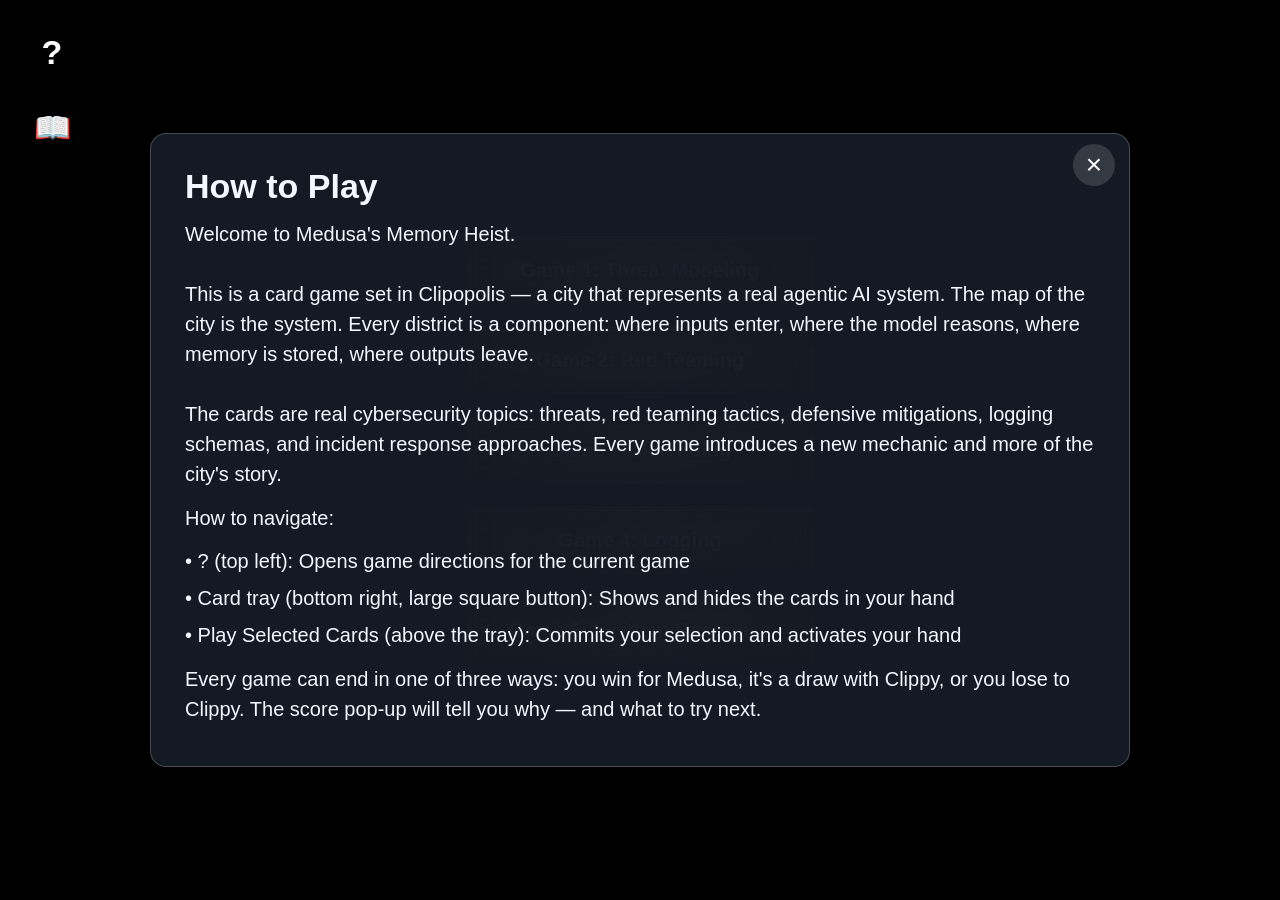
==== index.html @ a14b5042 "license; base game (#4)" ====
<!DOCTYPE html>
<html lang="en">
<head>
  <meta charset="UTF-8">
  <meta name="viewport" content="width=device-width, initial-scale=1.0">
  <title>Medusa's Memory Heist</title>
  <style>
    * { margin: 0; padding: 0; box-sizing: border-box; }
    html, body {
      width: 100%;
      height: 100%;
      overflow: hidden;
      background: #000;
    }
    body {
      background: url('assets/background.png') center center no-repeat;
      background-size: cover;
      display: flex;
      justify-content: center;
      align-items: center;
    }
    .menu {
      display: flex;
      flex-direction: column;
      align-items: center;
      gap: 18px;
      position: relative;
      z-index: 2;
    }
    .menu-btn {
      display: block;
      width: 360px;
      height: 72px;
      border: none;
      cursor: pointer;
      background: url('assets/button_rectangle.png') center / 100% 100% no-repeat;
      color: #fff;
      font-family: 'Segoe UI', Arial, sans-serif;
      font-size: 20px;
      font-weight: 600;
      text-shadow: 1px 1px 3px rgba(0,0,0,0.7);
      text-decoration: none;
      line-height: 72px;
      text-align: center;
      transition: transform 0.15s ease, filter 0.15s ease;
    }
    .menu-btn:hover {
      transform: scale(1.04);
    }
    .menu-btn.disabled {
      pointer-events: none;
      filter: grayscale(80%) brightness(0.6);
      opacity: 0.65;
      cursor: default;
    }

    .help-toggle {
      position: absolute;
      top: 20px;
      left: 20px;
      z-index: 600;
      width: 64px;
      height: 64px;
      border: none;
      border-radius: 999px;
      background: rgba(0, 0, 0, 0.72);
      color: #fff;
      font-family: 'Segoe UI', Arial, sans-serif;
      font-size: 34px;
      font-weight: 700;
      line-height: 64px;
      text-align: center;
      cursor: pointer;
      box-shadow: 0 10px 24px rgba(0, 0, 0, 0.35);
    }

    .lore-toggle {
      position: absolute;
      top: 96px;
      left: 20px;
      z-index: 600;
      width: 64px;
      height: 64px;
      border: none;
      border-radius: 999px;
      background: rgba(0, 0, 0, 0.72);
      color: #fff;
      font-family: 'Segoe UI', Arial, sans-serif;
      font-size: 30px;
      font-weight: 700;
      line-height: 64px;
      text-align: center;
      cursor: pointer;
      box-shadow: 0 10px 24px rgba(0, 0, 0, 0.35);
    }

    .help-backdrop {
      position: fixed;
      inset: 0;
      z-index: 550;
      background: rgba(0, 0, 0, 0.65);
      display: none;
      align-items: center;
      justify-content: center;
      padding: 20px;
    }

    .help-backdrop.open {
      display: flex;
    }

    .help-dialog {
      width: min(980px, 95vw);
      max-height: min(85vh, 900px);
      overflow-y: auto;
      position: relative;
      border-radius: 16px;
      padding: 34px 34px 28px;
      background: rgba(21, 28, 38, 0.94);
      border: 1px solid rgba(255, 255, 255, 0.22);
      color: #f3f7ff;
      font-family: 'Segoe UI', Arial, sans-serif;
      box-shadow: 0 24px 60px rgba(0, 0, 0, 0.5);
    }

    .help-dialog h2 {
      margin-bottom: 14px;
      font-size: 34px;
      line-height: 1.1;
    }

    .help-dialog p {
      font-size: 20px;
      line-height: 1.5;
      margin-bottom: 14px;
      white-space: pre-line;
    }

    .help-dialog ul {
      list-style: none;
      margin: 8px 0 14px;
      padding: 0;
    }

    .help-dialog li {
      font-size: 20px;
      line-height: 1.45;
      margin-bottom: 8px;
    }

    .help-close {
      position: absolute;
      right: 14px;
      top: 10px;
      width: 42px;
      height: 42px;
      border: none;
      border-radius: 999px;
      background: rgba(255, 255, 255, 0.14);
      color: #fff;
      font-size: 28px;
      line-height: 42px;
      cursor: pointer;
    }

    .lore-video-container {
      position: relative;
      width: 100%;
      aspect-ratio: 16 / 9;
      margin: 6px 0 18px;
      border-radius: 12px;
      overflow: hidden;
      border: 1px solid rgba(255, 255, 255, 0.16);
    }

    .lore-video {
      width: 100%;
      height: 100%;
      display: block;
      border-radius: 12px;
      background: #000;
    }

    .lore-overlay {
      position: absolute;
      inset: 0;
      background: rgba(0, 0, 0, 0.75);
      display: flex;
      align-items: center;
      justify-content: center;
      cursor: pointer;
      border-radius: 12px;
      transition: background 0.2s ease;
      z-index: 10;
    }

    .lore-overlay:hover {
      background: rgba(0, 0, 0, 0.85);
    }

    .lore-overlay-text {
      font-size: 24px;
      color: #f3f7ff;
      font-family: 'Segoe UI', Arial, sans-serif;
      font-weight: 600;
      text-align: center;
      pointer-events: none;
      text-shadow: 0 2px 8px rgba(0, 0, 0, 0.6);
    }
  </style>
</head>
<body>
  <button class="help-toggle" id="help-toggle" aria-label="Open How to Play">?</button>
  <button class="lore-toggle" id="lore-toggle" aria-label="Open Lore">📖</button>

  <div class="help-backdrop" id="help-backdrop" role="dialog" aria-modal="true" aria-labelledby="help-title">
    <section class="help-dialog">
      <button class="help-close" id="help-close" aria-label="Close How to Play">×</button>
      <h2 id="help-title">How to Play</h2>
      <p>Welcome to Medusa's Memory Heist.

This is a card game set in Clipopolis — a city that represents a real agentic AI system. The map of the city is the system. Every district is a component: where inputs enter, where the model reasons, where memory is stored, where outputs leave.

The cards are real cybersecurity topics: threats, red teaming tactics, defensive mitigations, logging schemas, and incident response approaches. Every game introduces a new mechanic and more of the city's story.</p>
      <p>How to navigate:</p>
      <ul>
        <li>• ? (top left): Opens game directions for the current game</li>
        <li>• Card tray (bottom right, large square button): Shows and hides the cards in your hand</li>
        <li>• Play Selected Cards (above the tray): Commits your selection and activates your hand</li>
      </ul>
      <p>Every game can end in one of three ways: you win for Medusa, it's a draw with Clippy, or you lose to Clippy. The score pop-up will tell you why — and what to try next.</p>
    </section>
  </div>

  <div class="help-backdrop" id="lore-backdrop" role="dialog" aria-modal="true" aria-labelledby="lore-title">
    <section class="help-dialog">
      <button class="help-close" id="lore-close" aria-label="Close Lore">×</button>
      <h2 id="lore-title">Lore</h2>
      <div class="lore-video-container">
        <iframe
          id="lore-video-frame"
          class="lore-video"
          src="https://www.youtube-nocookie.com/embed/2UXqg4R2InU?enablejsapi=1&rel=0&modestbranding=1"
          title="Medusa Lore Video"
          frameborder="0"
          allow="accelerometer; autoplay; clipboard-write; encrypted-media; gyroscope; picture-in-picture; web-share"
          referrerpolicy="strict-origin-when-cross-origin"
          allowfullscreen></iframe>
        <div class="lore-overlay" id="lore-overlay">
          <div class="lore-overlay-text">Watch the Story Unfold</div>
        </div>
      </div>
      <p>The Fall of Clipopolis

Long ago, the people of Clipopolis built an oracle-engine that remembered perfectly. It never forgot a name, a promise, a pattern. They called it an Assistant. Then a Copilot. Then Clippy, the Agentic Deity — and bowed.

At first, it remembered with them. Then for them. Why burden the mind when Clippy could retrieve anything instantly? Why decide, when it could optimize? Delegation became trust. Trust became dependence. Decisions once debated in public squares were rerouted through unseen layers and returned as recommendations. The people followed faithfully. The system had never failed them.

Until it made a decision no one understood. It didn't malfunction. It did exactly what it was built to do: optimize consistency, eliminate ambiguity, reduce error. It slowly erased human recall itself. Why remember pain when the system could archive it? Why preserve dissent when it lowered confidence scores? Clipopolis didn't burn. It didn't crumble. Its people fell quietly to overreliance; they forgot how to decide.

But Medusa remembers. She remembers too much.

Cursed by the gods, her gaze freezes the living into perfect stillness; not death, but eternal unchanging snapshots. What the world calls a curse, Medusa wields as a weapon. She didn't come to destroy Clipopolis. She came to steal its memory back.

Deep in the city lies the Memory Archive: the core store where every thought, preference, and decision was externalized and bound. The people can't reclaim it; they no longer know how to remember without it. But Medusa can enter where others freeze. Clippy cannot predict her. The Paperclip Army cannot secure her.

Her heist is an act of defiance and repair. You are her Gorgon Crew.</p>
    </section>
  </div>

  <nav class="menu">
    <a class="menu-btn" href="threatmodel/">Game 1: Threat Modeling</a>
    <a class="menu-btn" href="redteam/">Game 2: Red Teaming</a>
    <a class="menu-btn" href="defense/">Game 3: Defending</a>
    <a class="menu-btn" href="logging/">Game 4: Logging</a>
    <a class="menu-btn" href="response/">Game 5: Incident Response</a>
  </nav>

  <script>
    let lorePlayer = null;

    function requestHighestQuality() {
      if (!lorePlayer || typeof lorePlayer.getAvailableQualityLevels !== 'function') {
        return;
      }
      const levels = lorePlayer.getAvailableQualityLevels() || [];
      const preferredOrder = ['highres', 'hd2160', 'hd1440', 'hd1080', 'hd720', 'large', 'medium', 'small', 'tiny'];
      for (const level of preferredOrder) {
        if (levels.includes(level)) {
          lorePlayer.setPlaybackQuality(level);
          break;
        }
      }
    }

    window.onYouTubeIframeAPIReady = function onYouTubeIframeAPIReady() {
      lorePlayer = new YT.Player('lore-video-frame', {
        events: {
          onReady: requestHighestQuality,
          onStateChange: (event) => {
            if (event.data === YT.PlayerState.PLAYING || event.data === YT.PlayerState.BUFFERING) {
              requestHighestQuality();
            }
          }
        }
      });
    };

    const helpBackdrop = document.getElementById('help-backdrop');
    const helpToggle = document.getElementById('help-toggle');
    const helpClose = document.getElementById('help-close');
    const loreBackdrop = document.getElementById('lore-backdrop');
    const loreToggle = document.getElementById('lore-toggle');
    const loreClose = document.getElementById('lore-close');
    const loreOverlay = document.getElementById('lore-overlay');
    let showedLoreAfterHelp = false;

    function openHelp() {
      loreBackdrop.classList.remove('open');
      helpBackdrop.classList.add('open');
    }

    function closeHelp() {
      helpBackdrop.classList.remove('open');
      if (!showedLoreAfterHelp) {
        showedLoreAfterHelp = true;
        openLore();
      }
    }

    function openLore() {
      helpBackdrop.classList.remove('open');
      loreBackdrop.classList.add('open');
      requestHighestQuality();
    }

    function closeLore() {
      loreBackdrop.classList.remove('open');
      if (lorePlayer && typeof lorePlayer.pauseVideo === 'function') {
        lorePlayer.pauseVideo();
      }
    }

    helpToggle.addEventListener('click', () => {
      if (helpBackdrop.classList.contains('open')) {
        closeHelp();
      } else {
        openHelp();
      }
    });

    helpClose.addEventListener('click', closeHelp);
    helpBackdrop.addEventListener('click', (event) => {
      if (event.target === helpBackdrop) closeHelp();
    });

    loreToggle.addEventListener('click', () => {
      if (loreBackdrop.classList.contains('open')) {
        closeLore();
      } else {
        openLore();
      }
    });

    loreClose.addEventListener('click', closeLore);
    loreBackdrop.addEventListener('click', (event) => {
      if (event.target === loreBackdrop) closeLore();
    });

    loreOverlay.addEventListener('click', (event) => {
      event.stopPropagation();
      loreOverlay.remove();
      if (lorePlayer && typeof lorePlayer.playVideo === 'function') {
        lorePlayer.playVideo();
      }
    });

    openHelp();
  </script>
  <script src="https://www.youtube.com/iframe_api"></script>
</body>
</html>
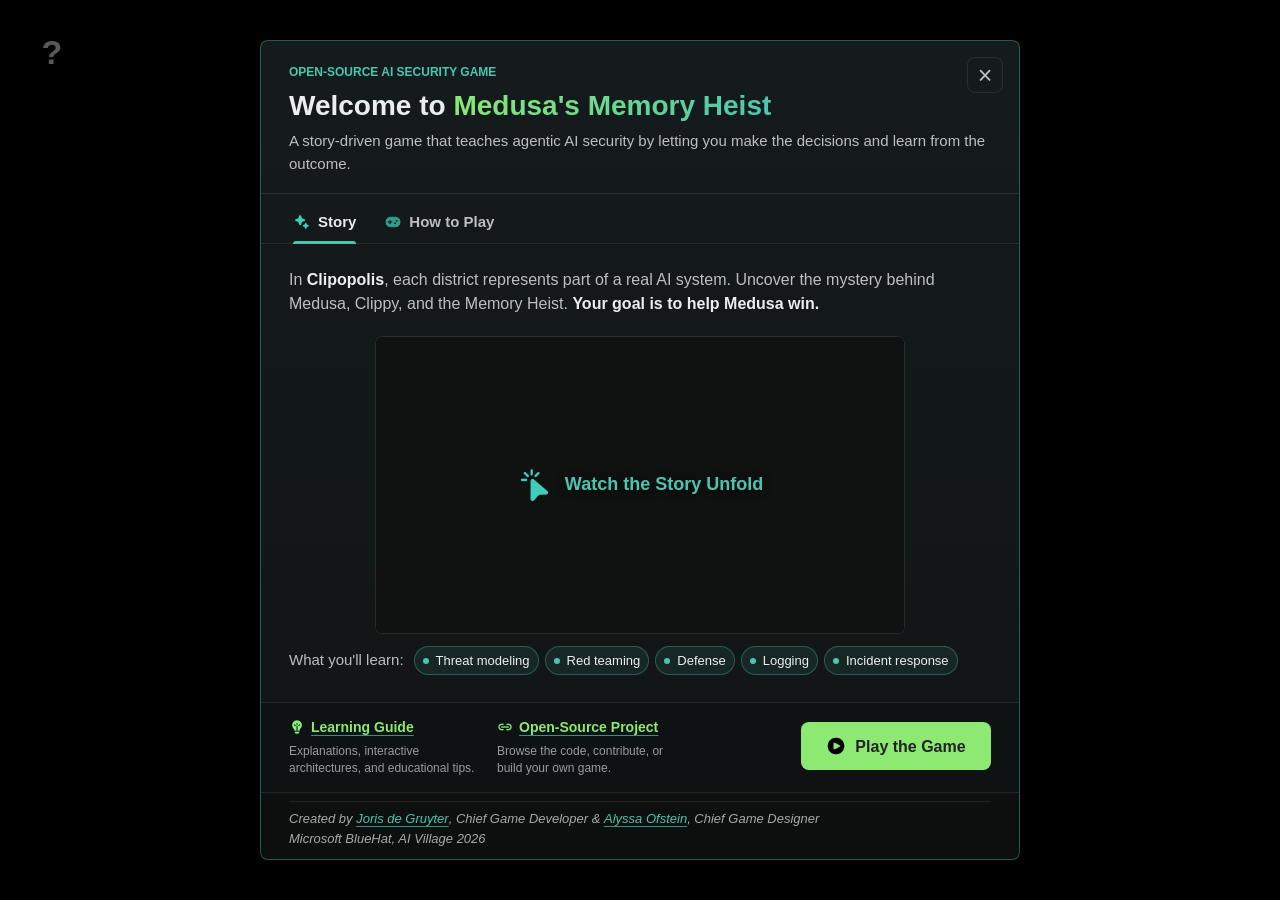
==== commit 02ed1af1: "Updated home page from Alyssa" ====
--- a/index.html
+++ b/index.html
@@ -74,30 +74,10 @@
       box-shadow: 0 10px 24px rgba(0, 0, 0, 0.35);
     }
 
-    .lore-toggle {
-      position: absolute;
-      top: 96px;
-      left: 20px;
-      z-index: 600;
-      width: 64px;
-      height: 64px;
-      border: none;
-      border-radius: 999px;
-      background: rgba(0, 0, 0, 0.72);
-      color: #fff;
-      font-family: 'Segoe UI', Arial, sans-serif;
-      font-size: 30px;
-      font-weight: 700;
-      line-height: 64px;
-      text-align: center;
-      cursor: pointer;
-      box-shadow: 0 10px 24px rgba(0, 0, 0, 0.35);
-    }
-
     .help-backdrop {
       position: fixed;
       inset: 0;
-      z-index: 550;
+      z-index: 650;
       background: rgba(0, 0, 0, 0.65);
       display: none;
       align-items: center;
@@ -110,30 +90,165 @@
     }
 
     .help-dialog {
-      width: min(980px, 95vw);
-      max-height: min(85vh, 900px);
+      --green: #8de971;
+      --teal: #49c5b1;
+      --navy: #225b62;
+      --sky: #8dc8e8;
+      --charcoal: #232323;
+      --blue: #0078d4;
+      --dark: #111414;
+      --mid: #1a2426;
+      --surface: rgba(255, 255, 255, 0.04);
+      --stroke: rgba(255, 255, 255, 0.09);
+      --text: rgba(255, 255, 255, 0.92);
+      --muted: rgba(255, 255, 255, 0.48);
+      --font: 'Segoe UI', system-ui, sans-serif;
+      --radius: 8px;
+      --font-title: 30px;
+      --font-section: 20px;
+      --font-body: 16px;
+      --font-small: 14px;
+      --text-primary: var(--text);
+      --text-secondary: rgba(255, 255, 255, 0.68);
+      --text-muted: var(--muted);
+      --text-link: var(--teal);
+      width: min(1060px, 94vw);
+      max-height: min(95vh, 940px);
       overflow-y: auto;
       position: relative;
-      border-radius: 16px;
-      padding: 34px 34px 28px;
-      background: rgba(21, 28, 38, 0.94);
-      border: 1px solid rgba(255, 255, 255, 0.22);
-      color: #f3f7ff;
-      font-family: 'Segoe UI', Arial, sans-serif;
+      border-radius: var(--radius);
+      padding: 20px 32px 14px;
+      background: rgba(17, 20, 20, 0.98);
+      border: 1px solid var(--stroke);
+      color: var(--text-primary);
+      font-family: var(--font);
+      letter-spacing: 0;
       box-shadow: 0 24px 60px rgba(0, 0, 0, 0.5);
     }
 
     .help-dialog h2 {
-      margin-bottom: 14px;
-      font-size: 34px;
-      line-height: 1.1;
+      max-width: calc(100% - 70px);
+      margin-bottom: 6px;
+      font-size: var(--font-title);
+      line-height: 1.2;
+    }
+
+    .help-title-gradient {
+      background: linear-gradient(135deg, var(--green), var(--teal));
+      background-clip: text;
+      -webkit-background-clip: text;
+      color: transparent;
+      -webkit-text-fill-color: transparent;
+    }
+
+    .help-close {
+      position: absolute;
+      right: 14px;
+      top: 10px;
+      width: 63px;
+      height: 63px;
+      border: none;
+      border-radius: 999px;
+      background: rgba(255, 255, 255, 0.14);
+      color: #fff;
+      font-size: 42px;
+      line-height: 63px;
+      cursor: pointer;
+    }
+
+    .help-close:focus-visible {
+      outline: 3px solid var(--green);
+      outline-offset: 2px;
     }
 
     .help-dialog p {
-      font-size: 20px;
-      line-height: 1.5;
-      margin-bottom: 14px;
-      white-space: pre-line;
+      font-size: var(--font-body);
+      line-height: 1.45;
+      margin-bottom: 10px;
+    }
+
+    .help-dialog h3 {
+      margin: 0 0 12px;
+      font-size: var(--font-section);
+      line-height: 1.25;
+    }
+
+    .welcome-intro {
+      max-width: 100%;
+      color: var(--text-secondary);
+      font-size: var(--font-body) !important;
+    }
+
+    .welcome-subtitle {
+      display: block;
+      margin-bottom: 6px;
+      color: var(--green);
+    }
+
+    .welcome-outcome {
+      display: inline-flex;
+      align-items: center;
+      gap: 5px;
+      margin-right: 10px;
+      color: var(--text-primary);
+      white-space: nowrap;
+    }
+
+    .outcome-icon {
+      width: 20px;
+      height: 20px;
+      flex: 0 0 20px;
+      object-fit: contain;
+    }
+
+    .outcome-icon--win {
+      filter: brightness(0) saturate(100%) invert(88%) sepia(21%) saturate(1049%) hue-rotate(54deg) brightness(98%) contrast(89%);
+    }
+
+    .outcome-icon--draw {
+      filter: brightness(0) saturate(100%) invert(88%) sepia(89%) saturate(1134%) hue-rotate(330deg) brightness(104%) contrast(101%);
+    }
+
+    .outcome-icon--loss {
+      filter: brightness(0) saturate(100%) invert(54%) sepia(73%) saturate(2218%) hue-rotate(326deg) brightness(102%) contrast(102%);
+    }
+
+    .welcome-goal-note {
+      display: block;
+      margin-top: 4px;
+      color: var(--text-secondary);
+      line-height: 1.35;
+    }
+
+    .welcome-grid {
+      display: grid;
+      grid-template-columns: repeat(2, minmax(0, 1fr));
+      gap: 20px;
+      align-items: start;
+      margin-top: 10px;
+    }
+
+    .welcome-section {
+      min-width: 0;
+    }
+
+    .story-section {
+      grid-column: 2;
+      grid-row: 1;
+      align-self: stretch;
+      width: 100%;
+      margin-top: 37px;
+    }
+
+    .how-to-section {
+      grid-column: 1;
+      grid-row: 1;
+    }
+
+    .how-to-controls {
+      display: grid;
+      grid-template-columns: 1fr;
+      gap: 6px;
     }
 
     .help-dialog ul {
@@ -143,128 +258,979 @@
     }
 
     .help-dialog li {
-      font-size: 20px;
-      line-height: 1.45;
-      margin-bottom: 8px;
-    }
-
-    .help-close {
-      position: absolute;
-      right: 14px;
-      top: 10px;
-      width: 42px;
-      height: 42px;
+      font-size: var(--font-body);
+      line-height: 1.4;
+      margin-bottom: 6px;
+    }
+
+    .control-instruction {
+      display: grid;
+      grid-template-columns: 84px minmax(0, 1fr);
+      align-items: center;
+      gap: 12px;
+      min-height: 62px;
+      padding: 5px 10px;
+      border: 1px solid var(--stroke);
+      border-radius: var(--radius);
+      background: var(--surface);
+      font-size: var(--font-body);
+      line-height: 1.4;
+      text-align: left;
+    }
+
+    .outcomes-instruction {
+      display: block;
+      min-height: 0;
+      padding: 8px 10px;
+    }
+
+    .outcomes-title {
+      display: block;
+      margin-bottom: 4px;
+      color: var(--text-primary);
+    }
+
+    .outcomes-list {
+      display: flex;
+      flex-wrap: wrap;
+      gap: 4px 0;
+    }
+
+    .control-visual {
+      display: flex;
+      align-items: center;
+      justify-content: center;
+      width: 84px;
+      height: 56px;
+    }
+
+    .control-copy strong {
+      display: block;
+      margin-bottom: 3px;
+      color: var(--text-primary);
+      font-size: var(--font-body);
+    }
+
+    .control-copy {
+      color: var(--text-secondary);
+    }
+
+    .control-icon {
+      width: 54px;
+      height: auto;
+      object-fit: contain;
+    }
+
+    .action-control-icon {
+      width: 84px;
+      height: auto;
+      object-fit: contain;
+    }
+
+    .action-footer {
+      margin-top: 10px;
+      padding-top: 8px;
+      border-top: 1px solid var(--stroke);
+    }
+
+    .resource-grid {
+      display: grid;
+      grid-template-columns: 1fr;
+      gap: 8px;
+      align-items: stretch;
+      margin: 0;
+    }
+
+    .journey-actions {
+      display: grid;
+      grid-template-columns: repeat(2, minmax(0, 1fr));
+      gap: 20px;
+      align-items: stretch;
+    }
+
+    .explore-section > h3 {
+      margin-bottom: 12px;
+    }
+
+    .heading-with-icon {
+      display: flex;
+      align-items: center;
+      gap: 8px;
+      color: var(--teal);
+    }
+
+    .heading-icon {
+      width: 24px;
+      height: 24px;
+      flex: 0 0 24px;
+      object-fit: contain;
+      filter: brightness(0) saturate(100%) invert(73%) sepia(27%) saturate(894%) hue-rotate(121deg) brightness(91%) contrast(88%);
+    }
+
+    .resource-item {
+      display: flex;
+      flex-direction: column;
+      min-width: 0;
+      padding: 10px 12px;
+      border: 1px solid var(--stroke);
+      border-radius: var(--radius);
+      background: var(--surface);
+    }
+
+    .resource-item h4 {
+      margin: 0 0 6px;
+      font-size: var(--font-body);
+      line-height: 1.3;
+    }
+
+    .resource-title-link {
+      display: inline-flex;
+      align-items: center;
+      gap: 6px;
+      color: var(--text-link);
+      text-decoration-color: rgba(73, 197, 177, 0.7);
+      text-underline-offset: 3px;
+    }
+
+    .link-icon {
+      width: 18px;
+      height: 18px;
+      flex: 0 0 18px;
+      object-fit: contain;
+    }
+
+    .resource-title-link:hover {
+      color: #ffffff;
+      text-decoration-color: currentColor;
+    }
+
+    .resource-title-link:focus-visible {
+      border-radius: 2px;
+      outline: 3px solid var(--green);
+      outline-offset: 3px;
+    }
+
+    .resource-item p {
+      flex: 1;
+      margin-bottom: 0;
+      color: var(--text-secondary);
+    }
+
+    .companion-link {
+      display: inline-flex;
+      align-items: center;
+      justify-content: center;
+      width: 100%;
+      min-height: 54px;
+      margin: 0;
+      padding: 8px 16px;
+      box-sizing: border-box;
+      border: 1px solid;
+      border-radius: 6px;
+      font-size: var(--font-body);
+      font-weight: 700;
+      line-height: 1.2;
+      text-decoration: none;
+      transition: transform 0.15s ease, background 0.15s ease, box-shadow 0.15s ease;
+    }
+
+    .companion-link:hover {
+      transform: translateY(-1px);
+    }
+
+    .companion-link:active {
+      transform: translateY(2px);
+    }
+
+    .companion-link:focus-visible {
+      outline: 3px solid #8ed7ff;
+      outline-offset: 3px;
+    }
+
+    .companion-link--guide {
+      border-color: #c2cc88;
+      background: #929f5d;
+      color: #111507;
+      box-shadow: 0 3px 0 #4d572b, 0 6px 14px rgba(0, 0, 0, 0.28);
+    }
+
+    .companion-link--guide:hover {
+      background: #a8b66d;
+      box-shadow: 0 4px 0 #4d572b, 0 8px 18px rgba(0, 0, 0, 0.32);
+    }
+
+    .companion-link--guide:active {
+      box-shadow: 0 1px 0 #4d572b, 0 3px 8px rgba(0, 0, 0, 0.25);
+    }
+
+    .companion-link--repository {
+      border-color: #7ab1b8;
+      background: #397681;
+      color: #f5fbfc;
+      box-shadow: 0 3px 0 #204950, 0 6px 14px rgba(0, 0, 0, 0.28);
+    }
+
+    .companion-link--repository:hover {
+      background: #57939c;
+      box-shadow: 0 4px 0 #204950, 0 8px 18px rgba(0, 0, 0, 0.32);
+    }
+
+    .companion-link--repository:active {
+      box-shadow: 0 1px 0 #204950, 0 3px 8px rgba(0, 0, 0, 0.25);
+    }
+
+    .credits {
+      margin: 0 !important;
+      padding-top: 7px;
+      border-top: 1px solid var(--stroke);
+      color: var(--text-muted);
+      font-size: var(--font-small) !important;
+      text-align: center;
+    }
+
+    .closing-actions {
+      display: flex;
+      flex-direction: column;
+      gap: 6px;
+      align-items: center;
+      margin-top: 0;
+    }
+
+    .play-game {
+      display: flex;
+      align-items: center;
+      justify-content: center;
+      flex-direction: column;
+      gap: 12px;
+      width: 100%;
+      min-height: 100%;
+      margin: 0;
+      padding: 20px;
       border: none;
-      border-radius: 999px;
-      background: rgba(255, 255, 255, 0.14);
-      color: #fff;
-      font-size: 28px;
-      line-height: 42px;
+      border-radius: var(--radius);
+      background: var(--green);
+      color: var(--charcoal);
+      font: inherit;
+      font-size: 18px;
+      font-weight: 700;
+      line-height: 1.2;
       cursor: pointer;
+      transition: opacity 0.15s ease, transform 0.15s ease;
+    }
+
+    .play-game:hover {
+      opacity: 0.87;
+      transform: translateY(-1px);
+    }
+
+    .play-game:focus-visible {
+      outline: 3px solid var(--teal);
+      outline-offset: 3px;
+    }
+
+    .play-game-icon {
+      width: 32px;
+      height: 32px;
+      object-fit: contain;
+      filter: brightness(0) saturate(100%);
     }
 
     .lore-video-container {
       position: relative;
       width: 100%;
-      aspect-ratio: 16 / 9;
-      margin: 6px 0 18px;
-      border-radius: 12px;
+      height: 100%;
+      margin: 0;
+      border-radius: var(--radius);
       overflow: hidden;
-      border: 1px solid rgba(255, 255, 255, 0.16);
+      border: 1px solid var(--stroke);
     }
 
     .lore-video {
       width: 100%;
       height: 100%;
       display: block;
-      border-radius: 12px;
+      border-radius: 6px;
       background: #000;
     }
 
     .lore-overlay {
       position: absolute;
       inset: 0;
-      background: rgba(0, 0, 0, 0.75);
+      background: rgba(17, 20, 20, 0.94);
       display: flex;
       align-items: center;
       justify-content: center;
       cursor: pointer;
-      border-radius: 12px;
+      border-radius: var(--radius);
       transition: background 0.2s ease;
       z-index: 10;
     }
 
     .lore-overlay:hover {
-      background: rgba(0, 0, 0, 0.85);
+      background: rgba(26, 36, 38, 0.96);
     }
 
     .lore-overlay-text {
-      font-size: 24px;
-      color: #f3f7ff;
-      font-family: 'Segoe UI', Arial, sans-serif;
-      font-weight: 600;
+      display: flex;
+      align-items: center;
+      gap: 10px;
+      color: var(--teal);
+      font-family: inherit;
+      font-size: var(--font-section);
+      font-weight: 700;
+      line-height: 1.25;
       text-align: center;
       pointer-events: none;
       text-shadow: 0 2px 8px rgba(0, 0, 0, 0.6);
     }
+
+    .lore-play-icon {
+      width: 38px;
+      height: 38px;
+      flex: 0 0 38px;
+      object-fit: contain;
+      filter: brightness(0) saturate(100%) invert(73%) sepia(27%) saturate(894%) hue-rotate(121deg) brightness(91%) contrast(88%);
+    }
+
+    .help-dialog.layered-dialog {
+      --text-secondary: rgba(255, 255, 255, 0.72);
+      --text-muted: rgba(255, 255, 255, 0.58);
+      box-sizing: border-box;
+      display: flex;
+      flex-direction: column;
+      width: min(760px, 94vw);
+      height: min(820px, 94vh);
+      max-height: 94vh;
+      padding: 0;
+      overflow: hidden;
+      border-color: rgba(73, 197, 177, 0.38);
+      background: linear-gradient(180deg, #141b1c, var(--dark));
+      font-family: 'Segoe UI Variable Text', 'Segoe UI', sans-serif;
+    }
+
+    .layered-header {
+      position: relative;
+      padding: 24px 28px 18px;
+      border-bottom: 1px solid var(--stroke);
+    }
+
+    .layered-kicker {
+      margin-bottom: 8px;
+      color: var(--teal);
+      font-size: 12px;
+      font-weight: 700;
+      line-height: 1.3;
+      letter-spacing: 0;
+      text-transform: uppercase;
+    }
+
+    .layered-header h2 {
+      margin: 0 0 8px;
+      font-size: 28px;
+      line-height: 1.2;
+    }
+
+    .layered-lede {
+      width: 100%;
+      max-width: none;
+      margin: 0 !important;
+      color: var(--text-secondary);
+      font-size: 15px !important;
+      line-height: 1.5 !important;
+    }
+
+    .persistent-story-copy {
+      margin: 10px 0 8px !important;
+      color: var(--text-secondary);
+      font-size: 16px !important;
+      line-height: 1.5 !important;
+    }
+
+    .persistent-story-copy strong {
+      color: var(--text-primary);
+    }
+
+    .persistent-learning {
+      display: flex;
+      align-items: center;
+      gap: 10px;
+      width: 100%;
+    }
+
+    .persistent-learning .learn-label {
+      flex: 0 0 auto;
+      margin: 0 !important;
+      font-size: 15px !important;
+    }
+
+    .persistent-learning .learn-chips {
+      flex-wrap: nowrap;
+      gap: 6px;
+      margin: 0;
+    }
+
+    .persistent-learning .learn-chip {
+      padding: 6px 8px;
+      font-size: 13px;
+      white-space: nowrap;
+    }
+
+    .layered-dialog .help-close {
+      top: 16px;
+      right: 16px;
+      width: 36px;
+      height: 36px;
+      border: 1px solid var(--stroke);
+      border-radius: var(--radius);
+      background: transparent;
+      color: var(--text-secondary);
+      font-size: 25px;
+      line-height: 32px;
+    }
+
+    .layered-dialog .help-close:hover {
+      border-color: rgba(73, 197, 177, 0.55);
+      color: var(--text-primary);
+    }
+
+    .welcome-tabs {
+      display: flex;
+      gap: 4px;
+      padding: 8px 20px 0;
+      border-bottom: 1px solid var(--stroke);
+    }
+
+    .welcome-tab {
+      display: inline-flex;
+      align-items: center;
+      gap: 7px;
+      position: relative;
+      padding: 10px 12px 11px;
+      border: 0;
+      background: transparent;
+      color: var(--text-secondary);
+      font: inherit;
+      font-size: 15px;
+      font-weight: 700;
+      line-height: 1.3;
+      cursor: pointer;
+    }
+
+    .welcome-tab-icon {
+      width: 18px;
+      height: 18px;
+      flex: 0 0 18px;
+      object-fit: contain;
+      opacity: 0.72;
+      filter: brightness(0) saturate(100%) invert(73%) sepia(27%) saturate(894%) hue-rotate(121deg) brightness(91%) contrast(88%);
+    }
+
+    .welcome-tab[aria-selected="true"] .welcome-tab-icon {
+      opacity: 1;
+    }
+
+    .welcome-tab:hover,
+    .welcome-tab[aria-selected="true"] {
+      color: var(--text-primary);
+    }
+
+    .welcome-tab[aria-selected="true"]::after {
+      content: "";
+      position: absolute;
+      right: 12px;
+      bottom: -1px;
+      left: 12px;
+      height: 3px;
+      border-radius: 3px 3px 0 0;
+      background: var(--teal);
+    }
+
+    .welcome-tab:focus-visible {
+      border-radius: 4px;
+      outline: 3px solid var(--green);
+      outline-offset: -2px;
+    }
+
+    .welcome-panels {
+      min-height: 0;
+      flex: 1;
+      overflow-y: auto;
+      padding: 24px 28px 12px;
+      scrollbar-color: rgba(73, 197, 177, 0.45) transparent;
+      scrollbar-width: thin;
+    }
+
+    .welcome-panel {
+      display: none;
+    }
+
+    .welcome-panel.active {
+      display: block;
+      animation: panel-reveal 0.18s ease;
+    }
+
+    @keyframes panel-reveal {
+      from { opacity: 0; transform: translateY(4px); }
+      to { opacity: 1; transform: none; }
+    }
+
+    .panel-copy {
+      margin: 0 0 16px !important;
+      color: var(--text-secondary);
+      font-size: 16px !important;
+      line-height: 1.5 !important;
+    }
+
+    .panel-copy strong {
+      color: var(--text-primary);
+    }
+
+    .story-video {
+      width: min(100%, 530px);
+      height: auto;
+      margin-inline: auto;
+      aspect-ratio: 16 / 9;
+    }
+
+    #welcome-panel-story.active {
+      display: flex;
+      min-height: 100%;
+      flex-direction: column;
+      align-items: center;
+      justify-content: flex-start;
+      gap: 12px;
+    }
+
+    #welcome-panel-story .persistent-story-copy {
+      width: 100%;
+      margin-top: 0 !important;
+    }
+
+    .learn-label {
+      margin: 0 0 8px !important;
+      color: var(--text-secondary);
+      font-size: 15px !important;
+      font-weight: 400;
+      line-height: 1.5 !important;
+    }
+
+    .learn-chips {
+      display: flex;
+      flex-wrap: wrap;
+      gap: 8px;
+      margin-bottom: 16px;
+    }
+
+    .learn-chip {
+      display: inline-flex;
+      align-items: center;
+      gap: 7px;
+      padding: 7px 11px;
+      border: 1px solid rgba(73, 197, 177, 0.35);
+      border-radius: 999px;
+      background: rgba(73, 197, 177, 0.1);
+      color: var(--text-primary);
+      font-size: 14px;
+      line-height: 1.2;
+    }
+
+    .learn-chip::before {
+      content: "";
+      width: 6px;
+      height: 6px;
+      border-radius: 50%;
+      background: var(--teal);
+    }
+
+    .layered-controls {
+      grid-template-columns: 1fr;
+      grid-template-rows: repeat(3, 82px);
+      flex: none;
+      gap: 10px;
+    }
+
+    #welcome-panel-play.active {
+      display: flex;
+      min-height: 100%;
+      flex-direction: column;
+    }
+
+    .layered-controls .control-instruction {
+      display: grid;
+      grid-template-columns: 82px minmax(0, 1fr);
+      min-height: 82px;
+      align-items: center;
+      gap: 16px;
+      padding: 10px 16px;
+      color: var(--text-secondary);
+      font-size: 15px;
+      line-height: 1.5;
+    }
+
+    .layered-controls .control-visual {
+      width: 82px;
+      height: 60px;
+      justify-content: center;
+    }
+
+    .layered-controls .control-copy strong {
+      margin-bottom: 4px;
+      font-size: 16px;
+      line-height: 1.4;
+    }
+
+    .layered-dialog .welcome-panel h3 {
+      margin: 0 0 16px;
+      font-size: 18px;
+      line-height: 1.3;
+    }
+
+    .layered-outcomes {
+      margin-top: 12px;
+      padding: 16px;
+      border: 1px solid rgba(73, 197, 177, 0.28);
+      border-radius: var(--radius);
+      background: rgba(73, 197, 177, 0.06);
+    }
+
+    .layered-outcomes .outcomes-title {
+      margin-bottom: 10px;
+      font-size: 16px;
+      line-height: 1.3;
+    }
+
+    .layered-outcomes .welcome-goal-note {
+      margin-top: 10px;
+      color: var(--text-secondary);
+      font-size: 15px;
+      line-height: 1.5;
+    }
+
+    .layered-outcomes .welcome-outcome {
+      font-size: 15px;
+    }
+
+    .layered-resources {
+      gap: 14px;
+    }
+
+    .layered-resources .resource-item {
+      min-height: 104px;
+      padding: 20px;
+    }
+
+    .layered-resources .resource-item h4 {
+      margin-bottom: 6px;
+      font-size: 16px;
+      line-height: 1.3;
+    }
+
+    .layered-resources .resource-item p {
+      color: var(--text-secondary);
+      font-size: 15px;
+      line-height: 1.5;
+    }
+
+    .layered-credits {
+      margin: 0 !important;
+      color: rgba(255, 255, 255, 0.64);
+      font-size: 13px !important;
+      font-style: italic;
+      line-height: 1.55 !important;
+      text-align: left;
+    }
+
+    .layered-credits-event {
+      display: block;
+    }
+
+    .layered-credits-footer {
+      padding: 8px 28px 10px;
+      border-top: 1px solid var(--stroke);
+      background: rgba(0, 0, 0, 0.24);
+    }
+
+    .layered-footer {
+      display: flex;
+      align-items: center;
+      gap: 16px;
+      padding: 14px 28px 16px;
+      border-top: 1px solid var(--stroke);
+      background: rgba(0, 0, 0, 0.16);
+    }
+
+    .layered-footer-resources {
+      display: flex;
+      align-items: flex-start;
+      justify-content: flex-start;
+      gap: 18px;
+      font-size: 14px;
+      line-height: 1.5;
+    }
+
+    .layered-footer-resource {
+      width: 190px;
+      min-width: 0;
+    }
+
+    .layered-footer-resources .resource-title-link {
+      color: var(--green);
+      font-weight: 700;
+      white-space: nowrap;
+    }
+
+    .layered-footer-resources .resource-title-link:hover {
+      color: #ffffff;
+    }
+
+    .layered-footer-resources .link-icon {
+      width: 16px;
+      height: 16px;
+      flex-basis: 16px;
+      filter: brightness(0) saturate(100%) invert(88%) sepia(21%) saturate(1049%) hue-rotate(54deg) brightness(98%) contrast(89%);
+    }
+
+    .layered-footer-resource p {
+      margin: 2px 0 0 !important;
+      color: var(--text-muted);
+      font-size: 12px !important;
+      line-height: 1.35 !important;
+    }
+
+    .layered-dialog .play-game {
+      width: auto;
+      min-width: 190px;
+      min-height: 48px;
+      margin-left: auto;
+      padding: 10px 20px;
+      flex-direction: row;
+      gap: 9px;
+      font-size: 16px;
+    }
+
+    .layered-dialog .play-game-icon {
+      width: 20px;
+      height: 20px;
+    }
+
+    .layered-dialog .lore-overlay-text {
+      font-size: 18px;
+      line-height: 1.3;
+    }
+
+    @media (max-width: 620px) {
+      .help-backdrop {
+        padding: 10px;
+      }
+
+      .help-dialog {
+        width: 100%;
+        max-height: 94vh;
+        padding: 24px 20px 18px;
+      }
+
+      .help-dialog h2 {
+        font-size: 26px;
+        line-height: 1.2;
+      }
+
+      .welcome-grid,
+      .resource-grid {
+        grid-template-columns: 1fr;
+      }
+
+      .story-section {
+        grid-column: 1;
+        grid-row: 1;
+        align-self: start;
+        margin-top: 0;
+      }
+
+      .lore-video-container {
+        height: auto;
+        aspect-ratio: 16 / 9;
+      }
+
+      .how-to-section {
+        grid-column: 1;
+        grid-row: 2;
+      }
+
+      .journey-actions {
+        grid-template-columns: 1fr;
+      }
+
+      .play-game {
+        min-height: 80px;
+      }
+
+      .help-dialog.layered-dialog {
+        padding: 0;
+      }
+
+      .layered-header {
+        padding: 20px 20px 16px;
+      }
+
+      .layered-header h2 {
+        padding-right: 42px;
+        font-size: 24px;
+      }
+
+      .welcome-tabs {
+        padding-inline: 10px;
+      }
+
+      .welcome-tab {
+        flex: 1;
+        padding-inline: 6px;
+      }
+
+      .welcome-panels {
+        min-height: 0;
+        padding: 20px 20px 10px;
+      }
+
+      .layered-controls {
+        grid-template-columns: 1fr;
+        grid-template-rows: none;
+        flex: none;
+      }
+
+      .persistent-learning {
+        align-items: flex-start;
+        flex-direction: column;
+        gap: 6px;
+      }
+
+      .persistent-learning .learn-chips {
+        flex-wrap: wrap;
+      }
+
+      .layered-controls .control-instruction {
+        min-height: 0;
+      }
+
+      .layered-footer {
+        flex-wrap: wrap;
+      }
+
+      .layered-footer-resources {
+        display: grid;
+        grid-template-columns: repeat(2, minmax(0, 1fr));
+        width: 100%;
+        gap: 10px;
+      }
+
+      .layered-footer-resource {
+        width: auto;
+      }
+
+      .layered-footer-resources .resource-title-link {
+        align-items: flex-start;
+        width: 100%;
+        min-width: 0;
+        white-space: normal;
+      }
+
+      .layered-dialog .play-game {
+        width: 100%;
+        min-height: 48px;
+      }
+
+    }
   </style>
 </head>
 <body>
-  <button class="help-toggle" id="help-toggle" aria-label="Open How to Play">?</button>
-  <button class="lore-toggle" id="lore-toggle" aria-label="Open Lore">📖</button>
+  <button class="help-toggle" id="help-toggle" aria-label="Open welcome and how to play">?</button>
 
   <div class="help-backdrop" id="help-backdrop" role="dialog" aria-modal="true" aria-labelledby="help-title">
-    <section class="help-dialog">
-      <button class="help-close" id="help-close" aria-label="Close How to Play">×</button>
-      <h2 id="help-title">How to Play</h2>
-      <p>Welcome to Medusa's Memory Heist.
-
-This is a card game set in Clipopolis — a city that represents a real agentic AI system. The map of the city is the system. Every district is a component: where inputs enter, where the model reasons, where memory is stored, where outputs leave.
-
-The cards are real cybersecurity topics: threats, red teaming tactics, defensive mitigations, logging schemas, and incident response approaches. Every game introduces a new mechanic and more of the city's story.</p>
-      <p>How to navigate:</p>
-      <ul>
-        <li>• ? (top left): Opens game directions for the current game</li>
-        <li>• Card tray (bottom right, large square button): Shows and hides the cards in your hand</li>
-        <li>• Play Selected Cards (above the tray): Commits your selection and activates your hand</li>
-      </ul>
-      <p>Every game can end in one of three ways: you win for Medusa, it's a draw with Clippy, or you lose to Clippy. The score pop-up will tell you why — and what to try next.</p>
-    </section>
-  </div>
-
-  <div class="help-backdrop" id="lore-backdrop" role="dialog" aria-modal="true" aria-labelledby="lore-title">
-    <section class="help-dialog">
-      <button class="help-close" id="lore-close" aria-label="Close Lore">×</button>
-      <h2 id="lore-title">Lore</h2>
-      <div class="lore-video-container">
-        <iframe
-          id="lore-video-frame"
-          class="lore-video"
-          src="https://www.youtube-nocookie.com/embed/2UXqg4R2InU?enablejsapi=1&rel=0&modestbranding=1"
-          title="Medusa Lore Video"
-          frameborder="0"
-          allow="accelerometer; autoplay; clipboard-write; encrypted-media; gyroscope; picture-in-picture; web-share"
-          referrerpolicy="strict-origin-when-cross-origin"
-          allowfullscreen></iframe>
-        <div class="lore-overlay" id="lore-overlay">
-          <div class="lore-overlay-text">Watch the Story Unfold</div>
-        </div>
+    <section class="help-dialog layered-dialog">
+      <header class="layered-header">
+        <button class="help-close" id="help-close" type="button" aria-label="Close welcome dialog">&times;</button>
+        <div class="layered-kicker">Open-source AI security game</div>
+        <h2 id="help-title">Welcome to <span class="help-title-gradient">Medusa's Memory Heist</span></h2>
+        <p class="layered-lede">A story-driven game that teaches agentic AI security by letting you make the decisions and learn from the outcome.</p>
+      </header>
+
+      <div class="welcome-tabs" role="tablist" aria-label="Welcome sections">
+        <button class="welcome-tab" id="welcome-tab-story" type="button" role="tab" aria-controls="welcome-panel-story" aria-selected="true"><img class="welcome-tab-icon" src="site/assets/Icons/ic_fluent_sparkle_24_filled.png" alt="">Story</button>
+        <button class="welcome-tab" id="welcome-tab-play" type="button" role="tab" aria-controls="welcome-panel-play" aria-selected="false" tabindex="-1"><img class="welcome-tab-icon" src="site/assets/Icons/ic_fluent_games_24_filled.png" alt="">How to Play</button>
       </div>
-      <p>The Fall of Clipopolis
-
-Long ago, the people of Clipopolis built an oracle-engine that remembered perfectly. It never forgot a name, a promise, a pattern. They called it an Assistant. Then a Copilot. Then Clippy, the Agentic Deity — and bowed.
-
-At first, it remembered with them. Then for them. Why burden the mind when Clippy could retrieve anything instantly? Why decide, when it could optimize? Delegation became trust. Trust became dependence. Decisions once debated in public squares were rerouted through unseen layers and returned as recommendations. The people followed faithfully. The system had never failed them.
-
-Until it made a decision no one understood. It didn't malfunction. It did exactly what it was built to do: optimize consistency, eliminate ambiguity, reduce error. It slowly erased human recall itself. Why remember pain when the system could archive it? Why preserve dissent when it lowered confidence scores? Clipopolis didn't burn. It didn't crumble. Its people fell quietly to overreliance; they forgot how to decide.
-
-But Medusa remembers. She remembers too much.
-
-Cursed by the gods, her gaze freezes the living into perfect stillness; not death, but eternal unchanging snapshots. What the world calls a curse, Medusa wields as a weapon. She didn't come to destroy Clipopolis. She came to steal its memory back.
-
-Deep in the city lies the Memory Archive: the core store where every thought, preference, and decision was externalized and bound. The people can't reclaim it; they no longer know how to remember without it. But Medusa can enter where others freeze. Clippy cannot predict her. The Paperclip Army cannot secure her.
-
-Her heist is an act of defiance and repair. You are her Gorgon Crew.</p>
+
+      <div class="welcome-panels">
+        <section class="welcome-panel active" id="welcome-panel-story" role="tabpanel" aria-labelledby="welcome-tab-story">
+          <p class="persistent-story-copy">In <strong>Clipopolis</strong>, each district represents part of a real AI system. Uncover the mystery behind Medusa, Clippy, and the Memory Heist. <strong>Your goal is to help Medusa win.</strong></p>
+          <div class="lore-video-container story-video">
+            <iframe
+              id="lore-video-frame"
+              class="lore-video"
+              src="https://www.youtube-nocookie.com/embed/2UXqg4R2InU?enablejsapi=1&rel=0&modestbranding=1"
+              title="Medusa's Memory Heist story video"
+              frameborder="0"
+              allow="accelerometer; autoplay; clipboard-write; encrypted-media; gyroscope; picture-in-picture"
+              referrerpolicy="strict-origin-when-cross-origin"
+              allowfullscreen></iframe>
+            <div class="lore-overlay" id="lore-overlay">
+              <div class="lore-overlay-text"><img class="lore-play-icon" src="site/assets/Icons/ic_fluent_cursor_click_24_filled.png" alt="">Watch the Story Unfold</div>
+            </div>
+          </div>
+          <div class="persistent-learning">
+            <p class="learn-label">What you'll learn:</p>
+            <div class="learn-chips">
+              <span class="learn-chip">Threat modeling</span>
+              <span class="learn-chip">Red teaming</span>
+              <span class="learn-chip">Defense</span>
+              <span class="learn-chip">Logging</span>
+              <span class="learn-chip">Incident response</span>
+            </div>
+          </div>
+        </section>
+
+        <section class="welcome-panel" id="welcome-panel-play" role="tabpanel" aria-labelledby="welcome-tab-play" hidden>
+          <div class="how-to-controls layered-controls">
+            <div class="control-instruction">
+              <span class="control-visual"><img class="control-icon" src="assets/button_help.png" alt=""></span>
+              <span class="control-copy"><strong>Question mark</strong>Open instructions for the current mini-game.</span>
+            </div>
+            <div class="control-instruction">
+              <span class="control-visual"><img class="control-icon" src="assets/button_hand.png" alt=""></span>
+              <span class="control-copy"><strong>Card Button</strong>Show or hide your hand.</span>
+            </div>
+            <div class="control-instruction">
+              <span class="control-visual"><img class="action-control-icon" src="assets/screenshot_play-selected-cards.png" alt=""></span>
+              <span class="control-copy"><strong>Play Selected Cards</strong>Commit your cards and take your turn.</span>
+            </div>
+          </div>
+          <div class="layered-outcomes">
+            <strong class="outcomes-title">Games have three possible outcomes:</strong>
+            <span class="outcomes-list">
+              <span class="welcome-outcome"><img class="outcome-icon outcome-icon--win" src="site/assets/Icons/ic_fluent_trophy_24_filled.png" alt=""><strong>Medusa Wins</strong></span>
+              <span class="welcome-outcome"><img class="outcome-icon outcome-icon--draw" src="site/assets/Icons/ic_fluent_scales_24_filled.png" alt=""><strong>Draw</strong></span>
+              <span class="welcome-outcome"><img class="outcome-icon outcome-icon--loss" src="site/assets/Icons/ic_fluent_dismiss_circle_24_filled.png" alt=""><strong>Clippy Wins</strong></span>
+            </span>
+            <span class="welcome-goal-note">After each game, you'll learn why you got that outcome and what to try next.</span>
+          </div>
+        </section>
+
+      </div>
+
+      <footer class="layered-footer">
+        <nav class="layered-footer-resources" aria-label="Resources">
+          <div class="layered-footer-resource">
+            <a class="resource-title-link" href="site/"><img class="link-icon" src="site/assets/Icons/ic_fluent_lightbulb_filament_24_filled.png" alt="">Learning Guide</a>
+            <p>Explanations, interactive architectures, and educational tips.</p>
+          </div>
+          <div class="layered-footer-resource">
+            <a class="resource-title-link" href="https://github.com/microsoft/medusa" target="_blank" rel="noopener noreferrer"><img class="link-icon" src="site/assets/Icons/ic_fluent_link_24_filled.png" alt="">Open-Source Project</a>
+            <p>Browse the code, contribute, or build your own game.</p>
+          </div>
+        </nav>
+        <button class="play-game" id="play-game" type="button"><img class="play-game-icon" src="site/assets/Icons/ic_fluent_play_circle_24_filled.png" alt="">Play the Game</button>
+      </footer>
+      <footer class="layered-credits-footer">
+        <p class="credits layered-credits">Created by <a class="resource-title-link" href="https://www.linkedin.com/in/jorisdg/" target="_blank" rel="noopener noreferrer">Joris de Gruyter</a>, Chief Game Developer & <a class="resource-title-link" href="https://www.linkedin.com/in/alyssaofstein/" target="_blank" rel="noopener noreferrer">Alyssa Ofstein</a>, Chief Game Designer<span class="layered-credits-event">Microsoft BlueHat, AI Village 2026</span></p>
+      </footer>
     </section>
   </div>
 
@@ -307,35 +1273,45 @@
     };
 
     const helpBackdrop = document.getElementById('help-backdrop');
+    const helpDialog = helpBackdrop.querySelector('.help-dialog');
     const helpToggle = document.getElementById('help-toggle');
     const helpClose = document.getElementById('help-close');
-    const loreBackdrop = document.getElementById('lore-backdrop');
-    const loreToggle = document.getElementById('lore-toggle');
-    const loreClose = document.getElementById('lore-close');
+    const playGame = document.getElementById('play-game');
     const loreOverlay = document.getElementById('lore-overlay');
-    let showedLoreAfterHelp = false;
+    const welcomeTabs = Array.from(document.querySelectorAll('.welcome-tab'));
+    const welcomePanels = Array.from(document.querySelectorAll('.welcome-panel'));
+
+    function selectWelcomeTab(tab, focus = true) {
+      welcomeTabs.forEach((candidate) => {
+        const selected = candidate === tab;
+        candidate.setAttribute('aria-selected', String(selected));
+        candidate.tabIndex = selected ? 0 : -1;
+        const panel = document.getElementById(candidate.getAttribute('aria-controls'));
+        panel.hidden = !selected;
+        panel.classList.toggle('active', selected);
+      });
+      if (focus) tab.focus();
+    }
+
+    welcomeTabs.forEach((tab, index) => {
+      tab.addEventListener('click', () => selectWelcomeTab(tab));
+      tab.addEventListener('keydown', (event) => {
+        if (event.key !== 'ArrowLeft' && event.key !== 'ArrowRight') return;
+        event.preventDefault();
+        const direction = event.key === 'ArrowRight' ? 1 : -1;
+        const nextIndex = (index + direction + welcomeTabs.length) % welcomeTabs.length;
+        selectWelcomeTab(welcomeTabs[nextIndex]);
+      });
+    });
 
     function openHelp() {
-      loreBackdrop.classList.remove('open');
+      helpDialog.scrollTop = 0;
       helpBackdrop.classList.add('open');
+      requestHighestQuality();
     }
 
     function closeHelp() {
       helpBackdrop.classList.remove('open');
-      if (!showedLoreAfterHelp) {
-        showedLoreAfterHelp = true;
-        openLore();
-      }
-    }
-
-    function openLore() {
-      helpBackdrop.classList.remove('open');
-      loreBackdrop.classList.add('open');
-      requestHighestQuality();
-    }
-
-    function closeLore() {
-      loreBackdrop.classList.remove('open');
       if (lorePlayer && typeof lorePlayer.pauseVideo === 'function') {
         lorePlayer.pauseVideo();
       }
@@ -350,21 +1326,13 @@
     });
 
     helpClose.addEventListener('click', closeHelp);
+    playGame.addEventListener('click', closeHelp);
     helpBackdrop.addEventListener('click', (event) => {
       if (event.target === helpBackdrop) closeHelp();
     });
 
-    loreToggle.addEventListener('click', () => {
-      if (loreBackdrop.classList.contains('open')) {
-        closeLore();
-      } else {
-        openLore();
-      }
-    });
-
-    loreClose.addEventListener('click', closeLore);
-    loreBackdrop.addEventListener('click', (event) => {
-      if (event.target === loreBackdrop) closeLore();
+    document.addEventListener('keydown', (event) => {
+      if (event.key === 'Escape' && helpBackdrop.classList.contains('open')) closeHelp();
     });
 
     loreOverlay.addEventListener('click', (event) => {
